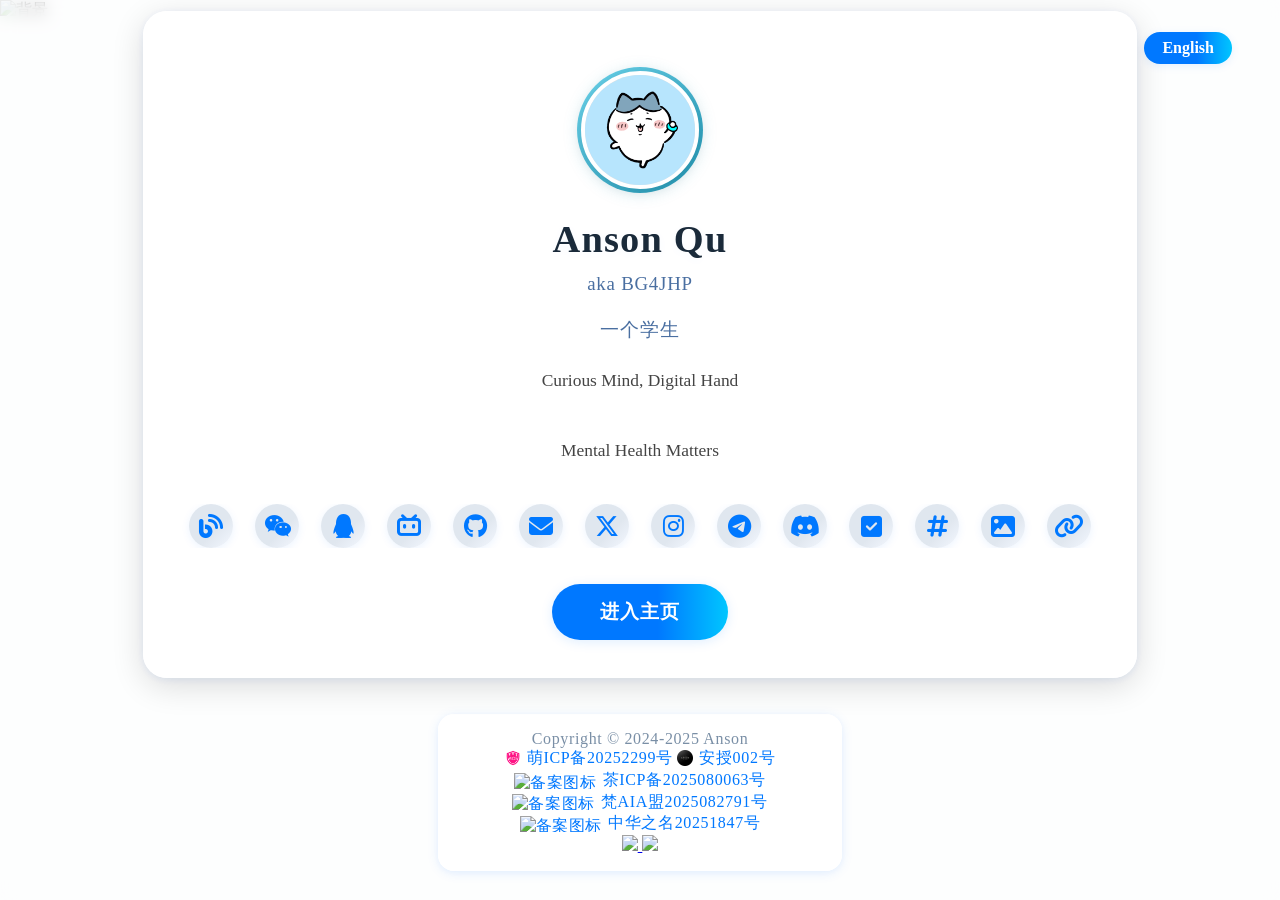
==== index.html @ 03c61c9c "hhhh" ====
<!DOCTYPE html>
<html lang="zh-CN">
<head>
    <meta charset="UTF-8">
    <meta name="viewport" content="width=device-width, initial-scale=1.0">
    <meta name="description" content="安心的个人主页 - 欢迎来到我的网站">
    <meta name="keywords" content="安心, Anson, 个人主页, 博客">
    <link rel="shortcut icon" href="/src/avay.png">
    <title>Ansonの导航页</title>
    <!-- 引入 MiSans-Bold 字体 -->
    <link rel="stylesheet" href="https://cdn.jsdelivr.net/gh/zhangyiming748/MiSans@latest/MiSans-Bold/stylesheet.css">
    <style>
        html, body {
            height: 100%;
        }
        body {
            font-family: 'SimSun', SimSun, '宋体', serif !important;
            margin: 0;
            padding: 0;
            min-height: 100vh;
            position: relative;
            height: 100%;
            overflow-x: hidden;
            background: #f7f9fa;
        }
        .misans-name {
            font-family: 'MiSans-Bold', 'MiSans', 'SimSun', '宋体', serif !important;
            font-weight: bold;
            letter-spacing: 1.2px;
        }
        .lang-switch {
            position: absolute;
            top: 32px;
            right: 48px;
            z-index: 10;
        }
        .lang-switch a {
            display: inline-block;
            padding: 7px 18px;
            background: linear-gradient(90deg, #0078ff 60%, #00c6ff 100%);
            color: #fff;
            border-radius: 18px;
            font-size: 1em;
            font-weight: 600;
            text-decoration: none;
            transition: background 0.2s, box-shadow 0.2s;
            box-shadow: 0 2px 8px rgba(0,120,255,0.10);
        }
        .lang-switch a:hover {
            background: linear-gradient(90deg, #005fcc 60%, #00aaff 100%);
        }
        .overlay {
            position: fixed;
            top: 0; left: 0; right: 0; bottom: 0;
            background: rgba(255,255,255,0.75);
            backdrop-filter: blur(8px) saturate(1.2);
            z-index: 1;
        }
        .center-wrapper {
            min-height: 100vh;
            display: flex;
            flex-direction: column;
            justify-content: center;
            align-items: center;
            position: relative;
            z-index: 2;
        }
        .container {
            max-width: 480px;
            background: rgba(255,255,255,0.92);
            border-radius: 24px;
            box-shadow: 0 8px 32px rgba(0,0,0,0.14), 0 1.5px 8px rgba(0,120,255,0.08);
            padding: 56px 38px 38px 38px;
            text-align: center;
            position: relative;
            z-index: 3;
            backdrop-filter: blur(2px) saturate(1.1);
            animation: fadeIn 1.2s cubic-bezier(.4,0,.2,1);
            display: inline-block;
            min-width: 320px;
            max-width: 100vw;
        }
        @keyframes fadeIn {
            from { opacity: 0; transform: translateY(40px); }
            to { opacity: 1; transform: none; }
        }
        
        @keyframes slideInUp {
            from { 
                opacity: 0; 
                transform: translateY(20px); 
            }
            to { 
                opacity: 1; 
                transform: translateY(0); 
            }
        }
        
        .avatar-outer {
            background: linear-gradient(135deg, #6dd5ed 0%, #2193b0 100%);
            padding: 4px;
            border-radius: 50%;
            display: inline-block;
            margin-bottom: 24px;
            box-shadow: 0 2px 16px rgba(33,147,176,0.13);
            transition: box-shadow 0.3s, transform 0.3s;
            animation: slideInUp 0.8s ease-out 0.2s both;
        }
        .avatar-outer:hover {
            box-shadow: 0 6px 32px rgba(33,147,176,0.22);
            transform: scale(1.06) rotate(-2deg);
        }
        .avatar {
            width: 110px;
            height: 110px;
            border-radius: 50%;
            background: #e3e3e3;
            overflow: hidden;
            display: flex;
            align-items: center;
            justify-content: center;
            box-shadow: 0 2px 12px rgba(0,0,0,0.10);
            border: 4px solid #fff;
        }
        .avatar img {
            width: 100%;
            height: 100%;
            object-fit: cover;
            display: block;
        }
        h1 {
            margin: 0 0 12px 0;
            font-size: 2.4em;
            font-weight: 700;
            letter-spacing: 1.2px;
            color: #1a2a3a;
            text-shadow: 0 1px 0 #fff, 0 2px 8px rgba(0,120,255,0.04);
            animation: slideInUp 0.8s ease-out 0.4s both;
        }
        h2 {
            margin: 0 0 22px 0;
            font-size: 1.18em;
            font-weight: 400;
            color: #4a6fa1;
            letter-spacing: 0.04em;
            animation: slideInUp 0.8s ease-out 0.5s both;
        }
        .subtle-link {
            text-decoration: none;
            color: inherit;
            transition: opacity 0.2s ease;
        }
        .subtle-link:hover {
            opacity: 0.7;
        }
        p {
            color: #444;
            font-size: 1.09em;
            margin-bottom: 38px;
            line-height: 1.8;
            text-shadow: 0 1px 0 #fff;
            animation: slideInUp 0.8s ease-out 0.6s both;
        }
        .social-row {
            display: flex;
            justify-content: flex-start;
            gap: 22px;
            margin-bottom: 36px;
            width: 100%;
            overflow-x: auto;
            padding: 0 8px;
            box-sizing: border-box;
            flex-wrap: nowrap;
            scrollbar-width: none;
            animation: slideInUp 0.8s ease-out 0.7s both;
        }
        .social-row::-webkit-scrollbar {
            display: none;
        }
        .social-row a {
            display: inline-flex;
            align-items: center;
            justify-content: center;
            width: 44px;
            height: 44px;
            border-radius: 50%;
            background: linear-gradient(135deg, #e0e7ef 60%, #f4f8ff 100%);
            box-shadow: 0 2px 8px rgba(0,120,255,0.08);
            color: #0078ff;
            font-size: 1.5em;
            transition: background 0.2s, color 0.2s, box-shadow 0.2s, transform 0.15s;
            text-decoration: none;
        }
        .social-row a:hover {
            background: linear-gradient(135deg, #0078ff 60%, #00c6ff 100%);
            color: #fff;
            box-shadow: 0 4px 16px rgba(0,120,255,0.18);
            transform: scale(1.12);
        }
        .social-row a:active {
            transform: scale(0.95);
            transition: transform 0.1s;
        }
        .wechat-hover {
            position: relative;
            display: inline-flex;
            align-items: center;
            justify-content: center;
        }
        .wechat-qrcode {
            display: none;
            position: absolute;
            left: 50%;
            top: 110%;
            transform: translateX(-50%);
            background: #fff;
            border-radius: 12px;
            box-shadow: 0 4px 24px rgba(0,0,0,0.13);
            padding: 4px;
            z-index: 10;
            min-width: 0;
            min-height: 0;
            text-align: center;
            animation: fadeIn .25s;
            /* 不设置max-width/max-height */
        }
        .wechat-qrcode img {
            display: block;
            width: auto;
            height: auto;
            max-width: 500px;
            max-height: 500px;
            object-fit: contain;
            border-radius: 8px;
            margin-bottom: 6px;
            background: #f4f4f4;
        }
        .wechat-tip {
            display: block;
            color: #4a6fa1;
            font-size: 0.98em;
            margin-top: 2px;
        }
        .contact-btn {
            display: inline-block;
            padding: 15px 48px;
            background: linear-gradient(90deg, #0078ff 60%, #00c6ff 100%);
            color: #fff;
            border: none;
            border-radius: 30px;
            font-size: 1.18em;
            font-weight: 600;
            text-decoration: none;
            transition: background 0.2s, box-shadow 0.2s, transform 0.1s;
            cursor: pointer;
            box-shadow: 0 2px 12px rgba(0,120,255,0.13);
            letter-spacing: 0.04em;
            outline: none;
            position: relative;
            animation: slideInUp 0.8s ease-out 0.8s both;
        }
        .contact-btn:active {
            background: linear-gradient(90deg, #005fcc 60%, #00aaff 100%);
            box-shadow: 0 1px 4px rgba(0,120,255,0.10);
            transform: scale(0.97);
        }
        .contact-btn:hover {
            background: linear-gradient(90deg, #005fcc 60%, #00aaff 100%);
            box-shadow: 0 4px 18px rgba(0,120,255,0.18);
        }
        .footer-box {
            margin: 36px auto 18px auto;
            background: rgba(255,255,255,0.92);
            border-radius: 16px;
            box-shadow: 0 2px 12px rgba(0,120,255,0.10), 0 1.5px 8px rgba(0,120,255,0.04);
            padding: 16px 32px;
            color: #7a8fa6;
            font-size: 1em;
            letter-spacing: 0.04em;
            text-align: center;
            opacity: 0.92;
            user-select: none;
            text-shadow: 0 1px 0 #fff;
            max-width: 340px;
            animation: slideInUp 0.8s ease-out 0.9s both;
        }
        @media (max-width: 600px) {
            html, body {
                font-size: 14px;
            }
            .container {
                padding: 24px 16px 20px 16px;
                max-width: 92vw;
                border-radius: 20px;
                box-shadow: 0 4px 20px rgba(0,0,0,0.12);
                margin: 0 4vw;
            }
            .avatar-outer {
                margin-bottom: 20px;
            }
            .avatar, .avatar-outer {
                width: 80px;
                height: 80px;
                min-width: 80px;
                min-height: 80px;
            }
            .avatar img {
                width: 100%;
                height: 100%;
            }
            h1 {
                font-size: 1.8em;
                margin-bottom: 10px;
                letter-spacing: 0.8px;
            }
            h2 {
                font-size: 1.1em;
                margin-bottom: 16px;
                letter-spacing: 0.02em;
            }
            p {
                font-size: 1.02em;
                margin-bottom: 28px;
                line-height: 1.7;
            }
            .social-row {
                gap: 16px;
                flex-wrap: wrap;
                justify-content: center;
                margin-bottom: 28px;
                padding: 0 4px;
            }
            .social-row a {
                width: 40px;
                height: 40px;
                font-size: 1.2em;
                border-radius: 50%;
            }
            .wechat-qrcode {
                left: 50%;
                top: 130%;
                min-width: 120px;
                max-width: 85vw;
                padding: 8px 8px 4px 8px;
                border-radius: 16px;
            }
            .wechat-qrcode img {
                max-width: 75vw;
                max-height: 45vw;
                border-radius: 12px;
            }
            .contact-btn {
                padding: 14px 0;
                width: 85vw;
                max-width: 280px;
                font-size: 1.1em;
                border-radius: 25px;
                letter-spacing: 0.06em;
                font-weight: 700;
            }
            .footer-box {
                padding: 12px 16px;
                font-size: 0.94em;
                max-width: 92vw;
                margin: 24px auto 12px auto;
                border-radius: 14px;
                line-height: 1.6;
            }
            .lang-switch {
                top: 16px;
                right: 16px;
            }
            .lang-switch a {
                padding: 6px 14px;
                font-size: 0.9em;
                border-radius: 16px;
            }
            #page-bg {
                width: 100vw !important;
                height: 100vh !important;
                object-fit: cover !important;
            }
            .overlay {
                backdrop-filter: blur(6px) saturate(1.1);
            }
            .center-wrapper {
                padding: 0 4vw;
            }
        }
        
        /* 超小屏幕优化 */
        @media (max-width: 400px) {
            html, body {
                font-size: 13px;
            }
            .container {
                padding: 20px 12px 16px 12px;
                max-width: 94vw;
                margin: 0 3vw;
            }
            .avatar, .avatar-outer {
                width: 72px;
                height: 72px;
                min-width: 72px;
                min-height: 72px;
            }
            h1 {
                font-size: 1.6em;
            }
            h2 {
                font-size: 1em;
            }
            .social-row {
                gap: 14px;
            }
            .social-row a {
                width: 36px;
                height: 36px;
                font-size: 1.1em;
            }
            .contact-btn {
                width: 88vw;
                max-width: 260px;
                font-size: 1em;
                padding: 12px 0;
            }
            .footer-box {
                padding: 10px 12px;
                font-size: 0.9em;
            }
        }
        .wechat-hover:hover .wechat-qrcode {
            display: block;
        }
        
        /* 手机版触摸优化 */
        @media (max-width: 600px) {
            .social-row a {
                -webkit-tap-highlight-color: transparent;
                touch-action: manipulation;
            }
            
            .contact-btn {
                -webkit-tap-highlight-color: transparent;
                touch-action: manipulation;
            }
            
            .lang-switch a {
                -webkit-tap-highlight-color: transparent;
                touch-action: manipulation;
            }
            
            /* 优化滚动性能 */
            .social-row {
                -webkit-overflow-scrolling: touch;
                scroll-behavior: smooth;
            }
            
            /* 减少动画在低端设备上的性能消耗 */
            .avatar-outer,
            h1, h2, p, .social-row, .contact-btn, .footer-box {
                will-change: transform;
            }
        }
    </style>
    <!-- Font Awesome CDN for social icons -->
    <link rel="stylesheet" href="https://cdnjs.cloudflare.com/ajax/libs/font-awesome/6.4.2/css/all.min.css"/>
</head>
<body>
    <div class="lang-switch">
        <a href="/en">English</a>
    </div>
    <!-- 背景图片层，直接修改 src 即可更换背景 -->
    <img id="page-bg" src="https://bing.ee123.net/img/" alt="背景" style="
        position: fixed;
        top: 0; left: 0; width: 100vw; height: 100vh;
        object-fit: cover;
        z-index: 0;
        pointer-events: none;
        user-select: none;
    ">
    <div class="overlay"></div>
    <div class="center-wrapper">
        <div class="container">
            <div class="avatar-outer">
                <div class="avatar">
                    <img src="/src/tx.png" alt="头像">
                </div>
            </div>
            <h1 class="misans-name">Anson Qu</h1>
            <h2>aka <a href="https://bg4jhp.com" target="_blank" class="subtle-link">BG4JHP</a></h2>
            <h2>一个学生</h2>
            <p>Curious Mind, Digital Hand</p>
            <p>Mental Health Matters</p>
            <div class="social-row">
                <a href="http://blog.ansonq.com/" target="_blank" title="Blog"><i class="fa-solid fa-blog"></i></a>
                <span class="wechat-hover">
                    <a href="/src/wx.jpg" title="微信"><i class="fab fa-weixin"></i></a>
                    <span class="wechat-qrcode">
                        <!-- 填写你的微信二维码图片链接 -->
                        <img src="/src/wx.jpg" alt="微信二维码" />
                        <span class="wechat-tip"></span>
                    </span>
                </span>
                <a href="https://qm.qq.com/q/FCn6wb5W0i" target="_blank" title="QQ群"><i class="fa-brands fa-qq"></i></a>
                <a href="https://space.bilibili.com/1468582841" target="_blank" title="Bilibili"><i class="fa-brands fa-bilibili"></i></a>
                <a href="https://github.com/ansonquu" target="_blank" title="GitHub"><i class="fab fa-github"></i></a>
                <a href="mailto:i@ansonq.com" target="_blank" title="邮箱"><i class="fas fa-envelope"></i></a>
                <a href="https://x.com/ansonquu" target="_blank" title="X"><i class="fa-brands fa-x-twitter"></i></a>
                <a href="https://www.instagram.com/ansonquu/" target="_blank" title="Instagram"><i class="fa-brands fa-instagram"></i></a>
                <a href="https://t.me/ansonquu" target="_blank" title="Telegram"><i class="fa-brands fa-telegram"></i></a>
                <a href="https://discord.gg/6jRWHCzT" target="_blank" title="Discord Channel"><i class="fa-brands fa-discord"></i></a>
                <a href="https://gd.ansonqu.com" target="_blank" title="Send me ticket"><i class="fa-solid fa-square-check"></i></a>
                <a href="/socials" target="_blank" title="Social Platform"><i class="fa-solid fa-hashtag"></i></a>
                <a href="https://gallery.ansonq.com" target="_blank" title="Gallery"><i class="fa-solid fa-image"></i></a>
                <a href="/links" target="_blank" title="Friend Links"><i class="fa-solid fa-link"></i></a>
            </div>
            <a class="contact-btn" href="/hp" target="_self">进入主页</a>
        </div>
        <div class="footer-box">
            Copyright &copy; 2024-2025 Anson<br>
            <a href="https://icp.gov.moe/?keyword=20252299" target="_blank" style="color:#0078ff;text-decoration:none;display:inline-flex;align-items:center;">
                <img src="/src/moe.png" alt="备案图标" style="height:1em;width:auto;margin-right:6px;vertical-align:middle;display:inline-block;">
                萌ICP备20252299号
            </a>
            <a href="https://vf.386699.xyz/?id=002" target="_blank" style="color:#0078ff;text-decoration:none;display:inline-flex;align-items:center;">
                <img src="/src/avay.png" alt="备案图标" style="height:1em;width:auto;margin-right:6px;vertical-align:middle;display:inline-block;">
                安授002号
            </a>
            <a href="https://icp.redcha.cn/beian/ICP-2025080063.html" target="_blank" style="color:#0078ff;text-decoration:none;display:inline-flex;align-items:center;">
                <img src="https://icp.redcha.cn/static/picture/icplogoi.png" alt="备案图标" style="height:1em;width:auto;margin-right:6px;vertical-align:middle;display:inline-block;">
                茶ICP备2025080063号
            </a>
            <a href="https://icp.snzy.cc/?id=2025082791" target="_blank" style="color:#0078ff;text-decoration:none;display:inline-flex;align-items:center;">
                <img src="https://icp.snzy.cc/static/picture/icpba.png" alt="备案图标" style="height:1em;width:auto;margin-right:6px;vertical-align:middle;display:inline-block;">
                梵AIA盟2025082791号
            </a><br>
            <a href="https://check.j9.gs/?id=20251847" target="_blank" style="color:#0078ff;text-decoration:none;display:inline-flex;align-items:center;">
                <img src="https://www.huar.net/img/favicon.svg" alt="备案图标" style="height:1em;width:auto;margin-right:6px;vertical-align:middle;display:inline-block;">
                中华之名20251847号
            </a><br>
            <a href="https://www.ssljx.cn/ansonq.com" target="_blank">
                <img src="https://www.ssljx.cn/static/image/sslr.png" style="height: 35px;">
            </a>
            <a href=https://www.ktrust.cc/trust.php?sn=YW5zb25xLmNvbQ==&type=default target="_blank">
                <img src="https://www.ktrust.cc/images/TrustSSL-business.png" style="height: 35px;">
            </a>
        </div>
    </div>
</body>
</html>
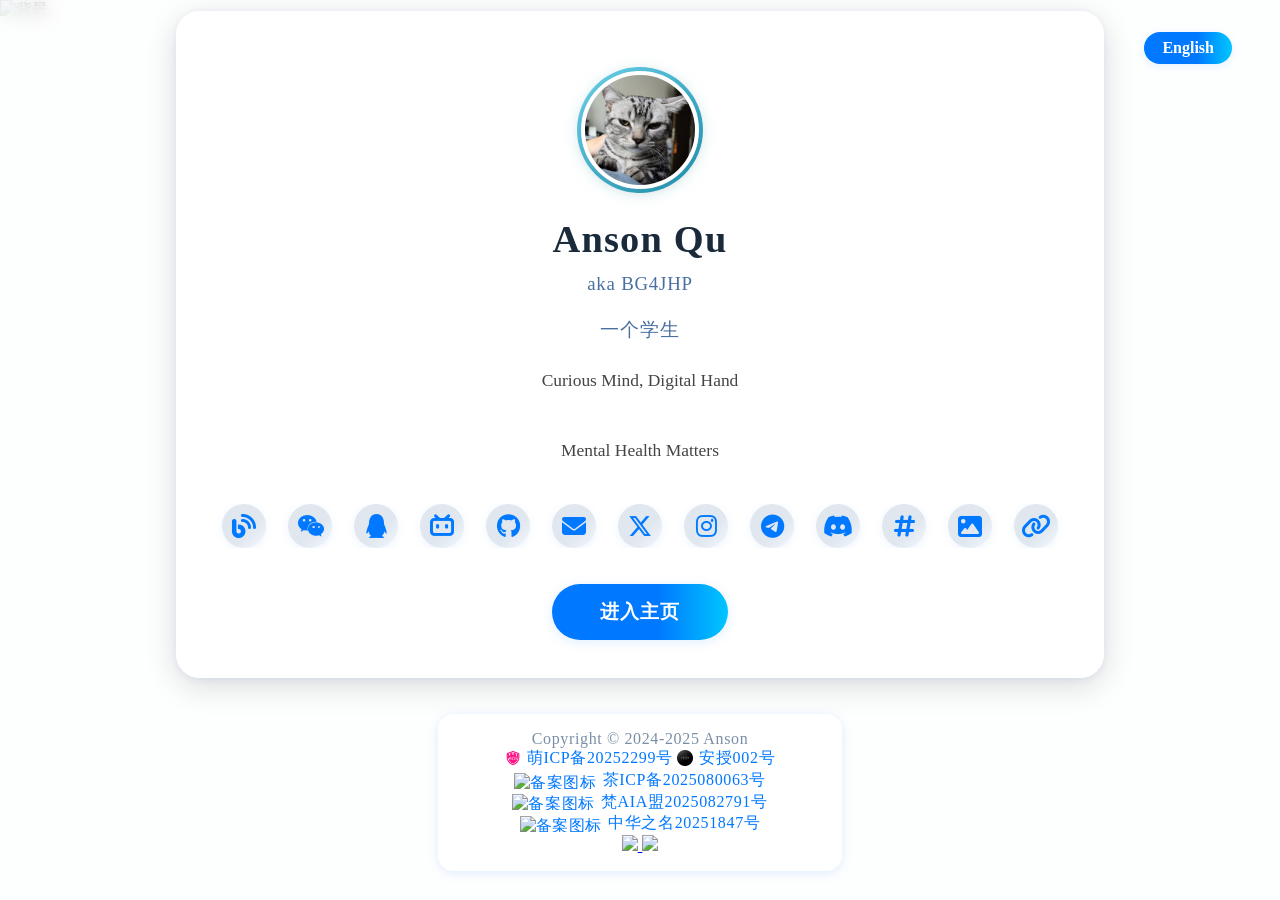
==== commit f4f5ad0c: "asd" ====
--- a/index.html
+++ b/index.html
@@ -510,7 +510,6 @@
                 <a href="https://www.instagram.com/ansonquu/" target="_blank" title="Instagram"><i class="fa-brands fa-instagram"></i></a>
                 <a href="https://t.me/ansonquu" target="_blank" title="Telegram"><i class="fa-brands fa-telegram"></i></a>
                 <a href="https://discord.gg/6jRWHCzT" target="_blank" title="Discord Channel"><i class="fa-brands fa-discord"></i></a>
-                <a href="https://gd.ansonqu.com" target="_blank" title="Send me ticket"><i class="fa-solid fa-square-check"></i></a>
                 <a href="/socials" target="_blank" title="Social Platform"><i class="fa-solid fa-hashtag"></i></a>
                 <a href="https://gallery.ansonq.com" target="_blank" title="Gallery"><i class="fa-solid fa-image"></i></a>
                 <a href="/links" target="_blank" title="Friend Links"><i class="fa-solid fa-link"></i></a>
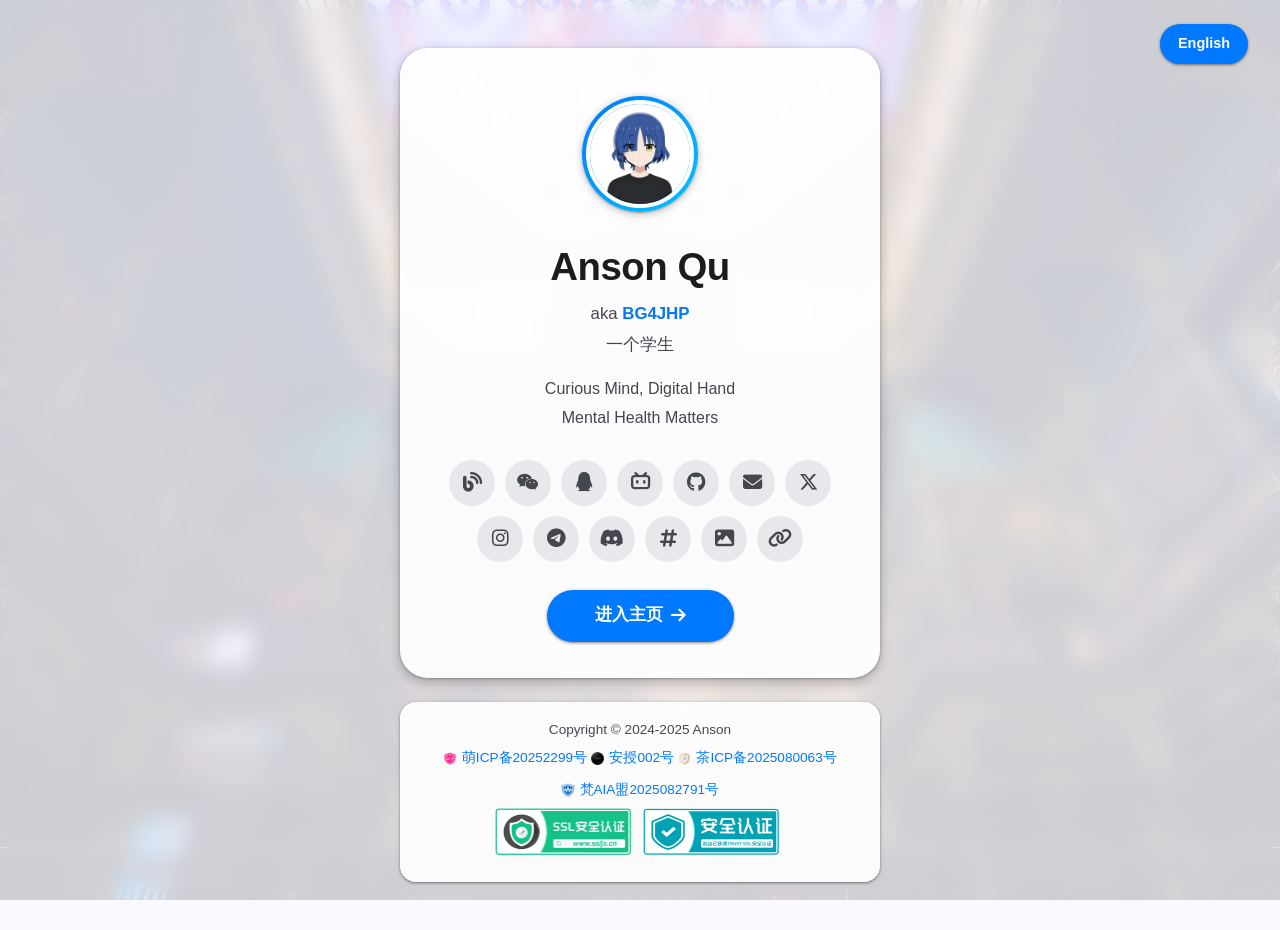
==== commit 193cfa59: "爱上" ====
--- a/index.html
+++ b/index.html
@@ -7,55 +7,142 @@
     <meta name="keywords" content="安心, Anson, 个人主页, 博客">
     <link rel="shortcut icon" href="/src/avay.png">
     <title>Ansonの导航页</title>
-    <!-- 引入 MiSans-Bold 字体 -->
-    <link rel="stylesheet" href="https://cdn.jsdelivr.net/gh/zhangyiming748/MiSans@latest/MiSans-Bold/stylesheet.css">
+    <link rel="stylesheet" href="/assets/fontawesome/css/all.min.css">
     <style>
-        html, body {
-            height: 100%;
-        }
+        /* ============ Material Design 3 色调系统（种子色 #0078ff） ============ */
+        :root {
+            --md-primary: #0078ff;
+            --md-on-primary: #ffffff;
+            --md-primary-container: #d8e3ff;
+            --md-on-primary-container: #001b3f;
+            --md-secondary: #535f70;
+            --md-on-secondary: #ffffff;
+            --md-secondary-container: #d7e3f8;
+            --md-on-secondary-container: #101c2b;
+            --md-tertiary: #6b5778;
+            --md-on-tertiary: #ffffff;
+            --md-tertiary-container: #f2daff;
+            --md-on-tertiary-container: #251431;
+
+            --md-surface: #f9f9ff;
+            --md-on-surface: #1a1c1e;
+            --md-surface-variant: #e0e2ec;
+            --md-on-surface-variant: #44474e;
+            --md-surface-container-lowest: #ffffff;
+            --md-surface-container-low: #f3f3f7;
+            --md-surface-container: #ededf1;
+            --md-surface-container-high: #e8e8ec;
+            --md-surface-container-highest: #e2e2e6;
+            --md-outline: #74777f;
+            --md-outline-variant: #c4c6d0;
+
+            --md-shadow-1: 0 1px 2px rgba(0,0,0,0.30), 0 1px 3px 1px rgba(0,0,0,0.15);
+            --md-shadow-2: 0 1px 2px rgba(0,0,0,0.30), 0 2px 6px 2px rgba(0,0,0,0.15);
+            --md-shadow-3: 0 1px 3px rgba(0,0,0,0.30), 0 4px 8px 3px rgba(0,0,0,0.15);
+
+            --md-radius-md: 12px;
+            --md-radius-lg: 16px;
+            --md-radius-xl: 28px;
+            --md-radius-full: 999px;
+
+            --md-ease: cubic-bezier(0.2, 0, 0, 1);
+        }
+
+        @media (prefers-color-scheme: dark) {
+            :root {
+                --md-primary: #aac7ff;
+                --md-on-primary: #002e6b;
+                --md-primary-container: #004494;
+                --md-on-primary-container: #d8e3ff;
+                --md-secondary: #bbc7db;
+                --md-on-secondary: #253140;
+                --md-secondary-container: #3b4857;
+                --md-on-secondary-container: #d7e3f8;
+                --md-tertiary: #d6bde4;
+                --md-on-tertiary: #3b2948;
+                --md-tertiary-container: #533f60;
+                --md-on-tertiary-container: #f2daff;
+
+                --md-surface: #1a1c1e;
+                --md-on-surface: #e2e2e6;
+                --md-surface-variant: #44474e;
+                --md-on-surface-variant: #c4c6d0;
+                --md-surface-container-lowest: #0f1113;
+                --md-surface-container-low: #1a1c1e;
+                --md-surface-container: #1e2022;
+                --md-surface-container-high: #282a2d;
+                --md-surface-container-highest: #333538;
+                --md-outline: #8e9199;
+                --md-outline-variant: #44474e;
+
+                --md-shadow-1: 0 1px 2px rgba(0,0,0,0.50), 0 1px 3px 1px rgba(0,0,0,0.35);
+                --md-shadow-2: 0 1px 2px rgba(0,0,0,0.50), 0 2px 6px 2px rgba(0,0,0,0.35);
+                --md-shadow-3: 0 1px 3px rgba(0,0,0,0.50), 0 4px 8px 3px rgba(0,0,0,0.35);
+            }
+        }
+
+        /* ============ 基础 ============ */
+        *, *::before, *::after { box-sizing: border-box; }
+        html { scroll-behavior: smooth; }
         body {
-            font-family: 'SimSun', SimSun, '宋体', serif !important;
             margin: 0;
-            padding: 0;
             min-height: 100vh;
-            position: relative;
-            height: 100%;
-            overflow-x: hidden;
-            background: #f7f9fa;
-        }
-        .misans-name {
-            font-family: 'MiSans-Bold', 'MiSans', 'SimSun', '宋体', serif !important;
-            font-weight: bold;
-            letter-spacing: 1.2px;
-        }
-        .lang-switch {
-            position: absolute;
-            top: 32px;
-            right: 48px;
-            z-index: 10;
-        }
-        .lang-switch a {
-            display: inline-block;
-            padding: 7px 18px;
-            background: linear-gradient(90deg, #0078ff 60%, #00c6ff 100%);
-            color: #fff;
-            border-radius: 18px;
-            font-size: 1em;
-            font-weight: 600;
-            text-decoration: none;
-            transition: background 0.2s, box-shadow 0.2s;
-            box-shadow: 0 2px 8px rgba(0,120,255,0.10);
-        }
-        .lang-switch a:hover {
-            background: linear-gradient(90deg, #005fcc 60%, #00aaff 100%);
+            font-family: -apple-system, BlinkMacSystemFont, "Segoe UI", "PingFang SC", "Hiragino Sans GB", "Microsoft YaHei", sans-serif;
+            background: var(--md-surface);
+            color: var(--md-on-surface);
+            line-height: 1.6;
+            -webkit-font-smoothing: antialiased;
+        }
+        a { text-decoration: none; color: inherit; }
+        img { display: block; max-width: 100%; }
+
+        /* 背景图 */
+        #page-bg {
+            position: fixed;
+            top: 0; left: 0;
+            width: 100vw; height: 100vh;
+            object-fit: cover;
+            z-index: 0;
+            pointer-events: none;
+            user-select: none;
         }
         .overlay {
             position: fixed;
             top: 0; left: 0; right: 0; bottom: 0;
-            background: rgba(255,255,255,0.75);
-            backdrop-filter: blur(8px) saturate(1.2);
+            background: rgba(249, 249, 255, 0.82);
+            backdrop-filter: blur(10px) saturate(1.2);
             z-index: 1;
         }
+        @media (prefers-color-scheme: dark) {
+            .overlay { background: rgba(15, 17, 19, 0.80); }
+        }
+
+        /* 语言切换 */
+        .lang-switch {
+            position: absolute;
+            top: 24px;
+            right: 32px;
+            z-index: 10;
+        }
+        .lang-switch a {
+            display: inline-flex;
+            align-items: center;
+            height: 40px;
+            padding: 0 18px;
+            border-radius: var(--md-radius-full);
+            background: var(--md-primary);
+            color: var(--md-on-primary);
+            font-weight: 600;
+            font-size: 0.9rem;
+            box-shadow: var(--md-shadow-1);
+            transition: box-shadow 0.2s var(--md-ease), background 0.2s var(--md-ease);
+        }
+        .lang-switch a:hover {
+            box-shadow: var(--md-shadow-2);
+            background: color-mix(in srgb, var(--md-primary) 90%, var(--md-on-primary));
+        }
+
+        /* 中央布局 */
         .center-wrapper {
             min-height: 100vh;
             display: flex;
@@ -64,487 +151,244 @@
             align-items: center;
             position: relative;
             z-index: 2;
+            padding: 48px 16px;
         }
         .container {
-            max-width: 480px;
-            background: rgba(255,255,255,0.92);
-            border-radius: 24px;
-            box-shadow: 0 8px 32px rgba(0,0,0,0.14), 0 1.5px 8px rgba(0,120,255,0.08);
-            padding: 56px 38px 38px 38px;
+            width: min(480px, 100%);
+            background: color-mix(in srgb, var(--md-surface-container-lowest) 90%, transparent);
+            border-radius: var(--md-radius-xl);
+            box-shadow: var(--md-shadow-3);
+            padding: 48px 38px 36px;
             text-align: center;
-            position: relative;
-            z-index: 3;
-            backdrop-filter: blur(2px) saturate(1.1);
-            animation: fadeIn 1.2s cubic-bezier(.4,0,.2,1);
-            display: inline-block;
-            min-width: 320px;
-            max-width: 100vw;
-        }
-        @keyframes fadeIn {
-            from { opacity: 0; transform: translateY(40px); }
-            to { opacity: 1; transform: none; }
-        }
-        
-        @keyframes slideInUp {
-            from { 
-                opacity: 0; 
-                transform: translateY(20px); 
-            }
-            to { 
-                opacity: 1; 
-                transform: translateY(0); 
-            }
-        }
-        
+        }
+
+        /* 头像 */
         .avatar-outer {
-            background: linear-gradient(135deg, #6dd5ed 0%, #2193b0 100%);
+            background: linear-gradient(135deg, var(--md-primary) 0%, #00c6ff 100%);
             padding: 4px;
             border-radius: 50%;
             display: inline-block;
             margin-bottom: 24px;
-            box-shadow: 0 2px 16px rgba(33,147,176,0.13);
-            transition: box-shadow 0.3s, transform 0.3s;
-            animation: slideInUp 0.8s ease-out 0.2s both;
+            box-shadow: var(--md-shadow-2);
+            transition: transform 0.3s var(--md-ease), box-shadow 0.3s var(--md-ease);
         }
         .avatar-outer:hover {
-            box-shadow: 0 6px 32px rgba(33,147,176,0.22);
-            transform: scale(1.06) rotate(-2deg);
+            box-shadow: var(--md-shadow-3);
+            transform: scale(1.05);
         }
         .avatar {
-            width: 110px;
-            height: 110px;
+            width: 108px;
+            height: 108px;
             border-radius: 50%;
-            background: #e3e3e3;
             overflow: hidden;
-            display: flex;
-            align-items: center;
-            justify-content: center;
-            box-shadow: 0 2px 12px rgba(0,0,0,0.10);
-            border: 4px solid #fff;
-        }
-        .avatar img {
-            width: 100%;
-            height: 100%;
-            object-fit: cover;
-            display: block;
-        }
+            border: 4px solid var(--md-surface-container-lowest);
+        }
+        .avatar img { width: 100%; height: 100%; object-fit: cover; }
+
         h1 {
-            margin: 0 0 12px 0;
-            font-size: 2.4em;
+            margin: 0;
+            font-size: 2.4rem;
             font-weight: 700;
-            letter-spacing: 1.2px;
-            color: #1a2a3a;
-            text-shadow: 0 1px 0 #fff, 0 2px 8px rgba(0,120,255,0.04);
-            animation: slideInUp 0.8s ease-out 0.4s both;
+            letter-spacing: -0.5px;
+            color: var(--md-on-surface);
         }
         h2 {
-            margin: 0 0 22px 0;
-            font-size: 1.18em;
-            font-weight: 400;
-            color: #4a6fa1;
-            letter-spacing: 0.04em;
-            animation: slideInUp 0.8s ease-out 0.5s both;
-        }
-        .subtle-link {
-            text-decoration: none;
-            color: inherit;
-            transition: opacity 0.2s ease;
-        }
-        .subtle-link:hover {
-            opacity: 0.7;
-        }
-        p {
-            color: #444;
-            font-size: 1.09em;
-            margin-bottom: 38px;
-            line-height: 1.8;
-            text-shadow: 0 1px 0 #fff;
-            animation: slideInUp 0.8s ease-out 0.6s both;
-        }
+            margin: 4px 0;
+            font-size: 1.05rem;
+            font-weight: 500;
+            color: var(--md-on-surface-variant);
+        }
+        h2 a.subtle-link { color: var(--md-primary); font-weight: 600; }
+        .motto {
+            margin: 16px 0 0;
+            font-size: 1rem;
+            color: var(--md-on-surface-variant);
+            line-height: 1.7;
+        }
+        .motto + .motto { margin-top: 2px; }
+
+        /* 社交图标（一体化 MD3 圆钮） */
         .social-row {
             display: flex;
-            justify-content: flex-start;
-            gap: 22px;
-            margin-bottom: 36px;
-            width: 100%;
-            overflow-x: auto;
-            padding: 0 8px;
-            box-sizing: border-box;
-            flex-wrap: nowrap;
-            scrollbar-width: none;
-            animation: slideInUp 0.8s ease-out 0.7s both;
-        }
-        .social-row::-webkit-scrollbar {
-            display: none;
-        }
-        .social-row a {
+            justify-content: center;
+            flex-wrap: wrap;
+            gap: 10px;
+            margin: 28px 0;
+        }
+        .social-btn {
+            width: 46px;
+            height: 46px;
             display: inline-flex;
             align-items: center;
             justify-content: center;
-            width: 44px;
-            height: 44px;
             border-radius: 50%;
-            background: linear-gradient(135deg, #e0e7ef 60%, #f4f8ff 100%);
-            box-shadow: 0 2px 8px rgba(0,120,255,0.08);
-            color: #0078ff;
-            font-size: 1.5em;
-            transition: background 0.2s, color 0.2s, box-shadow 0.2s, transform 0.15s;
-            text-decoration: none;
-        }
-        .social-row a:hover {
-            background: linear-gradient(135deg, #0078ff 60%, #00c6ff 100%);
-            color: #fff;
-            box-shadow: 0 4px 16px rgba(0,120,255,0.18);
-            transform: scale(1.12);
-        }
-        .social-row a:active {
-            transform: scale(0.95);
-            transition: transform 0.1s;
-        }
-        .wechat-hover {
-            position: relative;
-            display: inline-flex;
-            align-items: center;
-            justify-content: center;
-        }
+            background: var(--md-surface-container-high);
+            color: var(--md-on-surface-variant);
+            font-size: 1.2rem;
+            transition: background 0.2s var(--md-ease), color 0.2s var(--md-ease), transform 0.15s var(--md-ease), box-shadow 0.2s var(--md-ease);
+        }
+        .social-btn:hover {
+            background: var(--md-primary);
+            color: var(--md-on-primary);
+            transform: translateY(-3px);
+            box-shadow: var(--md-shadow-2);
+        }
+        .wechat-hover { position: relative; display: inline-flex; }
         .wechat-qrcode {
-            display: none;
             position: absolute;
             left: 50%;
-            top: 110%;
-            transform: translateX(-50%);
+            top: calc(100% + 12px);
+            transform: translateX(-50%) translateY(4px);
+            background: var(--md-surface-container-highest);
+            border-radius: var(--md-radius-lg);
+            box-shadow: var(--md-shadow-3);
+            padding: 8px;
+            z-index: 10;
+            opacity: 0;
+            visibility: hidden;
+            pointer-events: none;
+            transition: opacity 0.2s var(--md-ease), transform 0.2s var(--md-ease), visibility 0.2s var(--md-ease);
+        }
+        .wechat-qrcode img {
+            width: 180px;
+            height: 180px;
+            object-fit: contain;
+            border-radius: var(--md-radius-md);
             background: #fff;
-            border-radius: 12px;
-            box-shadow: 0 4px 24px rgba(0,0,0,0.13);
-            padding: 4px;
-            z-index: 10;
-            min-width: 0;
-            min-height: 0;
+            display: block;
+        }
+        .wechat-hover:hover .wechat-qrcode {
+            opacity: 1;
+            visibility: visible;
+            transform: translateX(-50%) translateY(0);
+        }
+
+        /* 按钮 */
+        .contact-btn {
+            display: inline-flex;
+            align-items: center;
+            justify-content: center;
+            gap: 8px;
+            height: 52px;
+            padding: 0 48px;
+            border-radius: var(--md-radius-full);
+            background: var(--md-primary);
+            color: var(--md-on-primary);
+            font-size: 1.05rem;
+            font-weight: 600;
+            box-shadow: var(--md-shadow-1);
+            transition: box-shadow 0.2s var(--md-ease), background 0.2s var(--md-ease);
+        }
+        .contact-btn:hover {
+            box-shadow: var(--md-shadow-2);
+            background: color-mix(in srgb, var(--md-primary) 90%, var(--md-on-primary));
+        }
+
+        /* 备案脚注 */
+        .footer-box {
+            margin: 24px auto 0;
+            width: min(480px, 100%);
+            background: color-mix(in srgb, var(--md-surface-container-lowest) 90%, transparent);
+            border-radius: var(--md-radius-lg);
+            box-shadow: var(--md-shadow-1);
+            padding: 14px 20px;
+            color: var(--md-on-surface-variant);
+            font-size: 0.85rem;
             text-align: center;
-            animation: fadeIn .25s;
-            /* 不设置max-width/max-height */
-        }
-        .wechat-qrcode img {
-            display: block;
+            line-height: 2.1;
+        }
+        .footer-box a {
+            color: var(--md-primary);
+            display: inline-flex;
+            align-items: center;
+        }
+        .footer-box a img {
+            height: 1em;
             width: auto;
-            height: auto;
-            max-width: 500px;
-            max-height: 500px;
-            object-fit: contain;
-            border-radius: 8px;
-            margin-bottom: 6px;
-            background: #f4f4f4;
-        }
-        .wechat-tip {
-            display: block;
-            color: #4a6fa1;
-            font-size: 0.98em;
-            margin-top: 2px;
-        }
-        .contact-btn {
+            margin-right: 5px;
+            vertical-align: middle;
             display: inline-block;
-            padding: 15px 48px;
-            background: linear-gradient(90deg, #0078ff 60%, #00c6ff 100%);
-            color: #fff;
-            border: none;
-            border-radius: 30px;
-            font-size: 1.18em;
-            font-weight: 600;
-            text-decoration: none;
-            transition: background 0.2s, box-shadow 0.2s, transform 0.1s;
-            cursor: pointer;
-            box-shadow: 0 2px 12px rgba(0,120,255,0.13);
-            letter-spacing: 0.04em;
-            outline: none;
-            position: relative;
-            animation: slideInUp 0.8s ease-out 0.8s both;
-        }
-        .contact-btn:active {
-            background: linear-gradient(90deg, #005fcc 60%, #00aaff 100%);
-            box-shadow: 0 1px 4px rgba(0,120,255,0.10);
-            transform: scale(0.97);
-        }
-        .contact-btn:hover {
-            background: linear-gradient(90deg, #005fcc 60%, #00aaff 100%);
-            box-shadow: 0 4px 18px rgba(0,120,255,0.18);
-        }
-        .footer-box {
-            margin: 36px auto 18px auto;
-            background: rgba(255,255,255,0.92);
-            border-radius: 16px;
-            box-shadow: 0 2px 12px rgba(0,120,255,0.10), 0 1.5px 8px rgba(0,120,255,0.04);
-            padding: 16px 32px;
-            color: #7a8fa6;
-            font-size: 1em;
-            letter-spacing: 0.04em;
-            text-align: center;
-            opacity: 0.92;
-            user-select: none;
-            text-shadow: 0 1px 0 #fff;
-            max-width: 340px;
-            animation: slideInUp 0.8s ease-out 0.9s both;
-        }
+        }
+        .footer-box img.cert { height: 50px; }
+
+        /* 响应式 */
         @media (max-width: 600px) {
-            html, body {
-                font-size: 14px;
-            }
-            .container {
-                padding: 24px 16px 20px 16px;
-                max-width: 92vw;
-                border-radius: 20px;
-                box-shadow: 0 4px 20px rgba(0,0,0,0.12);
-                margin: 0 4vw;
-            }
-            .avatar-outer {
-                margin-bottom: 20px;
-            }
-            .avatar, .avatar-outer {
-                width: 80px;
-                height: 80px;
-                min-width: 80px;
-                min-height: 80px;
-            }
-            .avatar img {
-                width: 100%;
-                height: 100%;
-            }
-            h1 {
-                font-size: 1.8em;
-                margin-bottom: 10px;
-                letter-spacing: 0.8px;
-            }
-            h2 {
-                font-size: 1.1em;
-                margin-bottom: 16px;
-                letter-spacing: 0.02em;
-            }
-            p {
-                font-size: 1.02em;
-                margin-bottom: 28px;
-                line-height: 1.7;
-            }
-            .social-row {
-                gap: 16px;
-                flex-wrap: wrap;
-                justify-content: center;
-                margin-bottom: 28px;
-                padding: 0 4px;
-            }
-            .social-row a {
-                width: 40px;
-                height: 40px;
-                font-size: 1.2em;
-                border-radius: 50%;
-            }
-            .wechat-qrcode {
-                left: 50%;
-                top: 130%;
-                min-width: 120px;
-                max-width: 85vw;
-                padding: 8px 8px 4px 8px;
-                border-radius: 16px;
-            }
-            .wechat-qrcode img {
-                max-width: 75vw;
-                max-height: 45vw;
-                border-radius: 12px;
-            }
-            .contact-btn {
-                padding: 14px 0;
-                width: 85vw;
-                max-width: 280px;
-                font-size: 1.1em;
-                border-radius: 25px;
-                letter-spacing: 0.06em;
-                font-weight: 700;
-            }
-            .footer-box {
-                padding: 12px 16px;
-                font-size: 0.94em;
-                max-width: 92vw;
-                margin: 24px auto 12px auto;
-                border-radius: 14px;
-                line-height: 1.6;
-            }
-            .lang-switch {
-                top: 16px;
-                right: 16px;
-            }
-            .lang-switch a {
-                padding: 6px 14px;
-                font-size: 0.9em;
-                border-radius: 16px;
-            }
-            #page-bg {
-                width: 100vw !important;
-                height: 100vh !important;
-                object-fit: cover !important;
-            }
-            .overlay {
-                backdrop-filter: blur(6px) saturate(1.1);
-            }
-            .center-wrapper {
-                padding: 0 4vw;
-            }
-        }
-        
-        /* 超小屏幕优化 */
-        @media (max-width: 400px) {
-            html, body {
-                font-size: 13px;
-            }
-            .container {
-                padding: 20px 12px 16px 12px;
-                max-width: 94vw;
-                margin: 0 3vw;
-            }
-            .avatar, .avatar-outer {
-                width: 72px;
-                height: 72px;
-                min-width: 72px;
-                min-height: 72px;
-            }
-            h1 {
-                font-size: 1.6em;
-            }
-            h2 {
-                font-size: 1em;
-            }
-            .social-row {
-                gap: 14px;
-            }
-            .social-row a {
-                width: 36px;
-                height: 36px;
-                font-size: 1.1em;
-            }
-            .contact-btn {
-                width: 88vw;
-                max-width: 260px;
-                font-size: 1em;
-                padding: 12px 0;
-            }
-            .footer-box {
-                padding: 10px 12px;
-                font-size: 0.9em;
-            }
-        }
-        .wechat-hover:hover .wechat-qrcode {
-            display: block;
-        }
-        
-        /* 手机版触摸优化 */
-        @media (max-width: 600px) {
-            .social-row a {
-                -webkit-tap-highlight-color: transparent;
-                touch-action: manipulation;
-            }
-            
-            .contact-btn {
-                -webkit-tap-highlight-color: transparent;
-                touch-action: manipulation;
-            }
-            
-            .lang-switch a {
-                -webkit-tap-highlight-color: transparent;
-                touch-action: manipulation;
-            }
-            
-            /* 优化滚动性能 */
-            .social-row {
-                -webkit-overflow-scrolling: touch;
-                scroll-behavior: smooth;
-            }
-            
-            /* 减少动画在低端设备上的性能消耗 */
-            .avatar-outer,
-            h1, h2, p, .social-row, .contact-btn, .footer-box {
-                will-change: transform;
-            }
+            .container { padding: 36px 22px 28px; }
+            .avatar, .avatar-outer { width: 92px; height: 92px; }
+            .avatar img { width: 100%; height: 100%; }
+            h1 { font-size: 2rem; }
+            .social-btn { width: 42px; height: 42px; font-size: 1.1rem; }
+            .contact-btn { width: 100%; padding: 0 24px; }
+            .lang-switch { top: 16px; right: 16px; }
         }
     </style>
-    <!-- Font Awesome CDN for social icons -->
-    <link rel="stylesheet" href="https://cdnjs.cloudflare.com/ajax/libs/font-awesome/6.4.2/css/all.min.css"/>
 </head>
 <body>
     <div class="lang-switch">
         <a href="/en">English</a>
     </div>
-    <!-- 背景图片层，直接修改 src 即可更换背景 -->
-    <img id="page-bg" src="https://bing.ee123.net/img/" alt="背景" style="
-        position: fixed;
-        top: 0; left: 0; width: 100vw; height: 100vh;
-        object-fit: cover;
-        z-index: 0;
-        pointer-events: none;
-        user-select: none;
-    ">
+
+    <img id="page-bg" src="/src/bg.jpg" alt="背景">
     <div class="overlay"></div>
+
     <div class="center-wrapper">
         <div class="container">
             <div class="avatar-outer">
                 <div class="avatar">
-                    <img src="/src/tx.png" alt="头像">
+                    <img src="/src/tx.webp" alt="头像">
                 </div>
             </div>
-            <h1 class="misans-name">Anson Qu</h1>
+            <h1>Anson Qu</h1>
             <h2>aka <a href="https://bg4jhp.com" target="_blank" class="subtle-link">BG4JHP</a></h2>
             <h2>一个学生</h2>
-            <p>Curious Mind, Digital Hand</p>
-            <p>Mental Health Matters</p>
+            <p class="motto">Curious Mind, Digital Hand</p>
+            <p class="motto">Mental Health Matters</p>
+
             <div class="social-row">
-                <a href="http://blog.ansonq.com/" target="_blank" title="Blog"><i class="fa-solid fa-blog"></i></a>
+                <a class="social-btn" href="http://blog.ansonq.com/" target="_blank" title="博客" aria-label="博客"><i class="fa-solid fa-blog"></i></a>
                 <span class="wechat-hover">
-                    <a href="/src/wx.jpg" title="微信"><i class="fab fa-weixin"></i></a>
+                    <a class="social-btn" href="/src/wx.webp" title="微信" aria-label="微信"><i class="fab fa-weixin"></i></a>
                     <span class="wechat-qrcode">
-                        <!-- 填写你的微信二维码图片链接 -->
-                        <img src="/src/wx.jpg" alt="微信二维码" />
-                        <span class="wechat-tip"></span>
+                        <img src="/src/wx.webp" alt="微信二维码">
                     </span>
                 </span>
-                <a href="https://qm.qq.com/q/FCn6wb5W0i" target="_blank" title="QQ群"><i class="fa-brands fa-qq"></i></a>
-                <a href="https://space.bilibili.com/1468582841" target="_blank" title="Bilibili"><i class="fa-brands fa-bilibili"></i></a>
-                <a href="https://github.com/ansonquu" target="_blank" title="GitHub"><i class="fab fa-github"></i></a>
-                <a href="mailto:i@ansonq.com" target="_blank" title="邮箱"><i class="fas fa-envelope"></i></a>
-                <a href="https://x.com/ansonquu" target="_blank" title="X"><i class="fa-brands fa-x-twitter"></i></a>
-                <a href="https://www.instagram.com/ansonquu/" target="_blank" title="Instagram"><i class="fa-brands fa-instagram"></i></a>
-                <a href="https://t.me/ansonquu" target="_blank" title="Telegram"><i class="fa-brands fa-telegram"></i></a>
-                <a href="https://discord.gg/6jRWHCzT" target="_blank" title="Discord Channel"><i class="fa-brands fa-discord"></i></a>
-                <a href="/socials" target="_blank" title="Social Platform"><i class="fa-solid fa-hashtag"></i></a>
-                <a href="https://gallery.ansonq.com" target="_blank" title="Gallery"><i class="fa-solid fa-image"></i></a>
-                <a href="/links" target="_blank" title="Friend Links"><i class="fa-solid fa-link"></i></a>
+                <a class="social-btn" href="https://qm.qq.com/q/FCn6wb5W0i" target="_blank" title="QQ群" aria-label="QQ群"><i class="fa-brands fa-qq"></i></a>
+                <a class="social-btn" href="https://space.bilibili.com/1468582841" target="_blank" title="Bilibili" aria-label="Bilibili"><i class="fa-brands fa-bilibili"></i></a>
+                <a class="social-btn" href="https://github.com/ansonquu" target="_blank" title="GitHub" aria-label="GitHub"><i class="fab fa-github"></i></a>
+                <a class="social-btn" href="mailto:i@ansonq.com" title="邮箱" aria-label="邮箱"><i class="fas fa-envelope"></i></a>
+                <a class="social-btn" href="https://x.com/ansonquu" target="_blank" title="X" aria-label="X"><i class="fa-brands fa-x-twitter"></i></a>
+                <a class="social-btn" href="https://www.instagram.com/ansonquu/" target="_blank" title="Instagram" aria-label="Instagram"><i class="fa-brands fa-instagram"></i></a>
+                <a class="social-btn" href="https://t.me/ansonquu" target="_blank" title="Telegram" aria-label="Telegram"><i class="fa-brands fa-telegram"></i></a>
+                <a class="social-btn" href="https://discord.gg/6jRWHCzT" target="_blank" title="Discord Channel" aria-label="Discord"><i class="fa-brands fa-discord"></i></a>
+                <a class="social-btn" href="/socials" target="_blank" title="社交平台" aria-label="社交平台"><i class="fa-solid fa-hashtag"></i></a>
+                <a class="social-btn" href="https://gallery.ansonq.com" target="_blank" title="画廊" aria-label="画廊"><i class="fa-solid fa-image"></i></a>
+                <a class="social-btn" href="/links" target="_blank" title="友情链接" aria-label="友情链接"><i class="fa-solid fa-link"></i></a>
             </div>
-            <a class="contact-btn" href="/hp" target="_self">进入主页</a>
+
+            <a class="contact-btn" href="/hp">进入主页 <i class="fa-solid fa-arrow-right"></i></a>
         </div>
+
         <div class="footer-box">
             Copyright &copy; 2024-2025 Anson<br>
-            <a href="https://icp.gov.moe/?keyword=20252299" target="_blank" style="color:#0078ff;text-decoration:none;display:inline-flex;align-items:center;">
-                <img src="/src/moe.png" alt="备案图标" style="height:1em;width:auto;margin-right:6px;vertical-align:middle;display:inline-block;">
-                萌ICP备20252299号
-            </a>
-            <a href="https://vf.386699.xyz/?id=002" target="_blank" style="color:#0078ff;text-decoration:none;display:inline-flex;align-items:center;">
-                <img src="/src/avay.png" alt="备案图标" style="height:1em;width:auto;margin-right:6px;vertical-align:middle;display:inline-block;">
-                安授002号
-            </a>
-            <a href="https://icp.redcha.cn/beian/ICP-2025080063.html" target="_blank" style="color:#0078ff;text-decoration:none;display:inline-flex;align-items:center;">
-                <img src="https://icp.redcha.cn/static/picture/icplogoi.png" alt="备案图标" style="height:1em;width:auto;margin-right:6px;vertical-align:middle;display:inline-block;">
-                茶ICP备2025080063号
-            </a>
-            <a href="https://icp.snzy.cc/?id=2025082791" target="_blank" style="color:#0078ff;text-decoration:none;display:inline-flex;align-items:center;">
-                <img src="https://icp.snzy.cc/static/picture/icpba.png" alt="备案图标" style="height:1em;width:auto;margin-right:6px;vertical-align:middle;display:inline-block;">
-                梵AIA盟2025082791号
-            </a><br>
-            <a href="https://check.j9.gs/?id=20251847" target="_blank" style="color:#0078ff;text-decoration:none;display:inline-flex;align-items:center;">
-                <img src="https://www.huar.net/img/favicon.svg" alt="备案图标" style="height:1em;width:auto;margin-right:6px;vertical-align:middle;display:inline-block;">
-                中华之名20251847号
+            <a href="https://icp.gov.moe/?keyword=20252299" target="_blank">
+                <img src="/src/moe.png" alt="备案图标">萌ICP备20252299号
+            </a>
+            <a href="https://vf.386699.xyz/?id=002" target="_blank">
+                <img src="/src/avay.png" alt="备案图标">安授002号
+            </a>
+            <a href="https://icp.redcha.cn/beian/ICP-2025080063.html" target="_blank">
+                <img src="/src/icplogoi.png" alt="备案图标">茶ICP备2025080063号
+            </a>
+            <a href="https://icp.snzy.cc/?id=2025082791" target="_blank">
+                <img src="/src/icpba.png" alt="备案图标">梵AIA盟2025082791号
             </a><br>
             <a href="https://www.ssljx.cn/ansonq.com" target="_blank">
-                <img src="https://www.ssljx.cn/static/image/sslr.png" style="height: 35px;">
-            </a>
-            <a href=https://www.ktrust.cc/trust.php?sn=YW5zb25xLmNvbQ==&type=default target="_blank">
-                <img src="https://www.ktrust.cc/images/TrustSSL-business.png" style="height: 35px;">
+                <img src="/src/sslr.png" class="cert" alt="证书">
+            </a>
+            <a href="https://www.ktrust.cc/trust.php?sn=YW5zb25xLmNvbQ==&type=default" target="_blank">
+                <img src="/src/trustssl.png" class="cert" alt="证书">
             </a>
         </div>
     </div>
 </body>
-</html> +</html>
